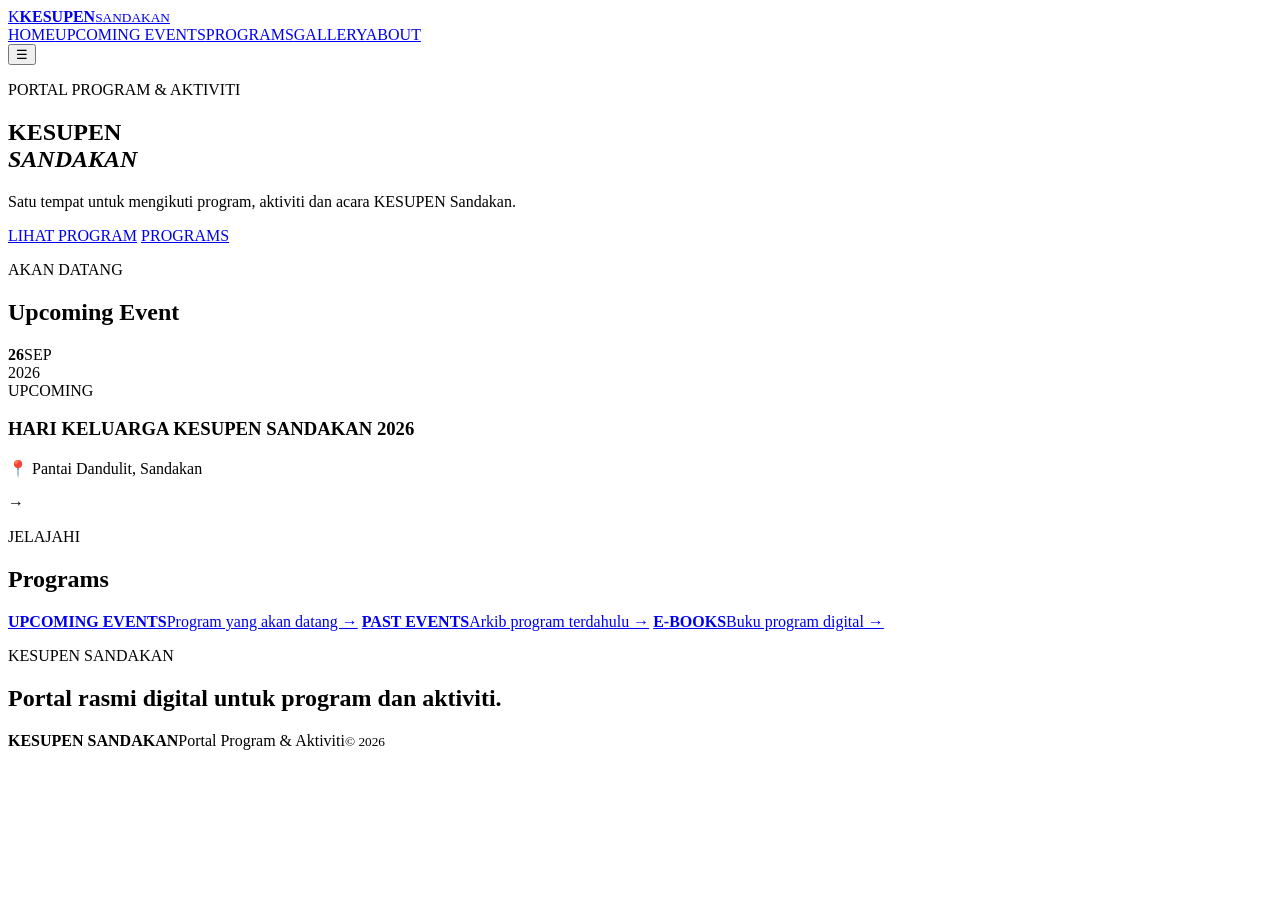
==== index.html @ 6da23f29 "Add files via upload" ====
<!doctype html>
<html lang="ms">
<head>
  <meta charset="utf-8">
  <meta name="viewport" content="width=device-width, initial-scale=1">
  <meta name="theme-color" content="#071827">
  <title>KESUPEN SANDAKAN</title>
  <link rel="stylesheet" href="css/style.css">
</head>
<body>
<header class="header">
  <a class="brand" href="#"><span class="brand-icon">K</span><span><b>KESUPEN</b><small>SANDAKAN</small></span></a>
  <nav><a href="#home">HOME</a><a href="#upcoming">UPCOMING EVENTS</a><a href="programs.html">PROGRAMS</a><a href="gallery.html">GALLERY</a><a href="#about">ABOUT</a></nav>
  <button class="menu" aria-label="Menu">☰</button>
</header>

<main id="home">
  <section class="hero">
    <div class="hero-bg"></div>
    <div class="hero-content">
      <p class="kicker">PORTAL PROGRAM & AKTIVITI</p>
      <h1>KESUPEN<br><em>SANDAKAN</em></h1>
      <p class="lead">Satu tempat untuk mengikuti program, aktiviti dan acara KESUPEN Sandakan.</p>
      <div class="actions">
        <a class="button light" href="#upcoming">LIHAT PROGRAM</a>
        <a class="button outline" href="#programs">PROGRAMS</a>
      </div>
    </div>
  </section>

  <section class="upcoming" id="upcoming">
    <div class="section-title"><p class="kicker">AKAN DATANG</p><h2>Upcoming Event</h2></div>
    <article class="event">
      <div class="event-date"><strong>26</strong><span>SEP<br>2026</span></div>
      <div class="event-copy"><span class="tag">UPCOMING</span><h3>HARI KELUARGA KESUPEN SANDAKAN 2026</h3><p>📍 Pantai Dandulit, Sandakan</p></div>
      <span class="arrow">→</span>
    </article>
  </section>

  <section class="programs" id="programs">
    <div class="section-title"><p class="kicker">JELAJAHI</p><h2>Programs</h2></div>
    <div class="program-links">
      <a href="#upcoming"><b>UPCOMING EVENTS</b><span>Program yang akan datang →</span></a>
      <a href="#"><b>PAST EVENTS</b><span>Arkib program terdahulu →</span></a>
      <a href="#"><b>E-BOOKS</b><span>Buku program digital →</span></a>
    </div>
  </section>

  <section class="about" id="about">
    <p class="kicker">KESUPEN SANDAKAN</p>
    <h2>Portal rasmi digital untuk program dan aktiviti.</h2>
  </section>
</main>

<footer><b>KESUPEN SANDAKAN</b><span>Portal Program & Aktiviti</span><small>© 2026</small></footer>
<script src="js/app.js"></script>
</body>
</html>
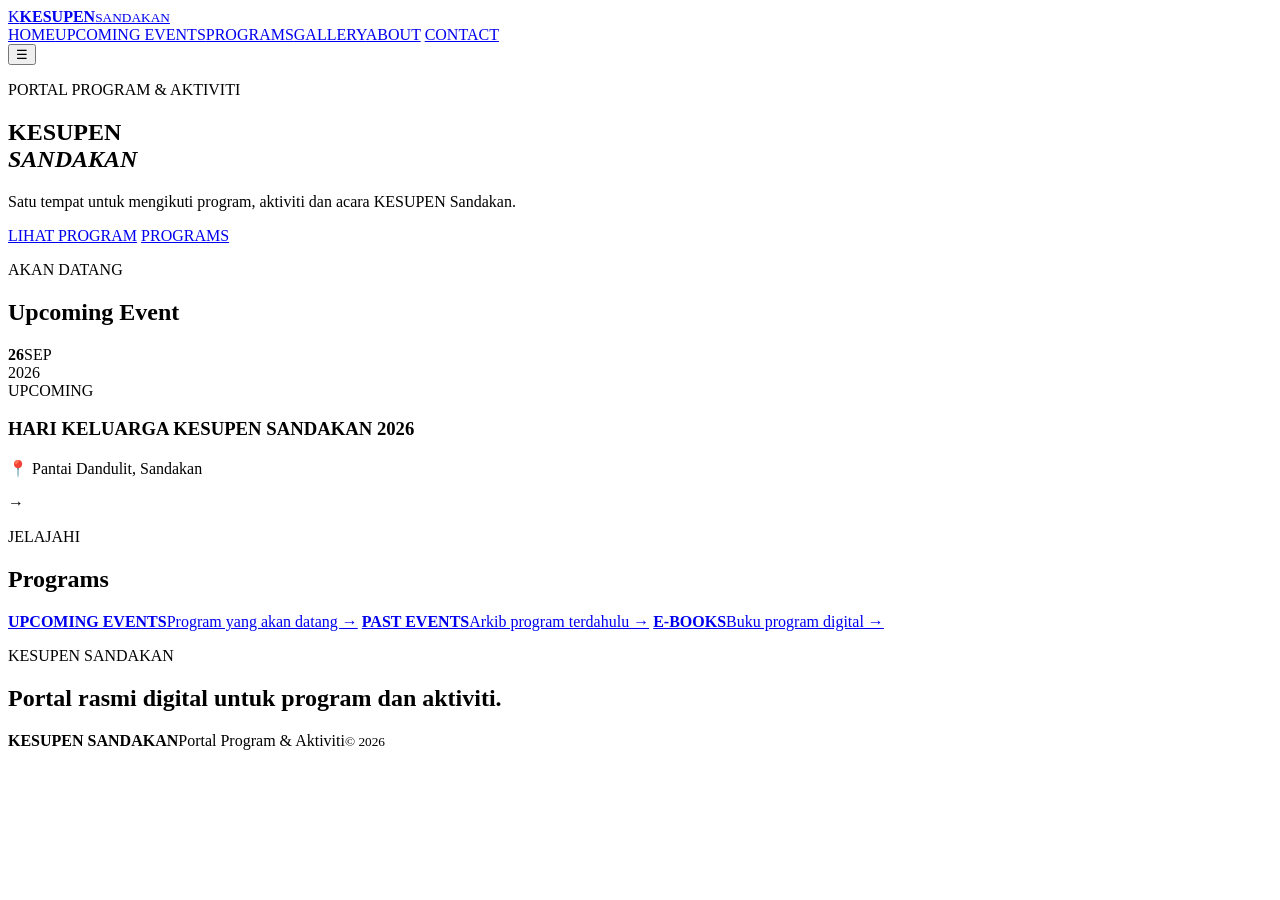
==== commit 069d525e: "Add files via upload" ====
--- a/index.html
+++ b/index.html
@@ -10,7 +10,8 @@
 <body>
 <header class="header">
   <a class="brand" href="#"><span class="brand-icon">K</span><span><b>KESUPEN</b><small>SANDAKAN</small></span></a>
-  <nav><a href="#home">HOME</a><a href="#upcoming">UPCOMING EVENTS</a><a href="programs.html">PROGRAMS</a><a href="gallery.html">GALLERY</a><a href="#about">ABOUT</a></nav>
+  <nav><a href="#home">HOME</a><a href="#upcoming">UPCOMING EVENTS</a><a href="programs.html">PROGRAMS</a><a href="gallery.html">GALLERY</a><a href="about.html">ABOUT</a>
+      <a href="contact.html">CONTACT</a></nav>
   <button class="menu" aria-label="Menu">☰</button>
 </header>
 
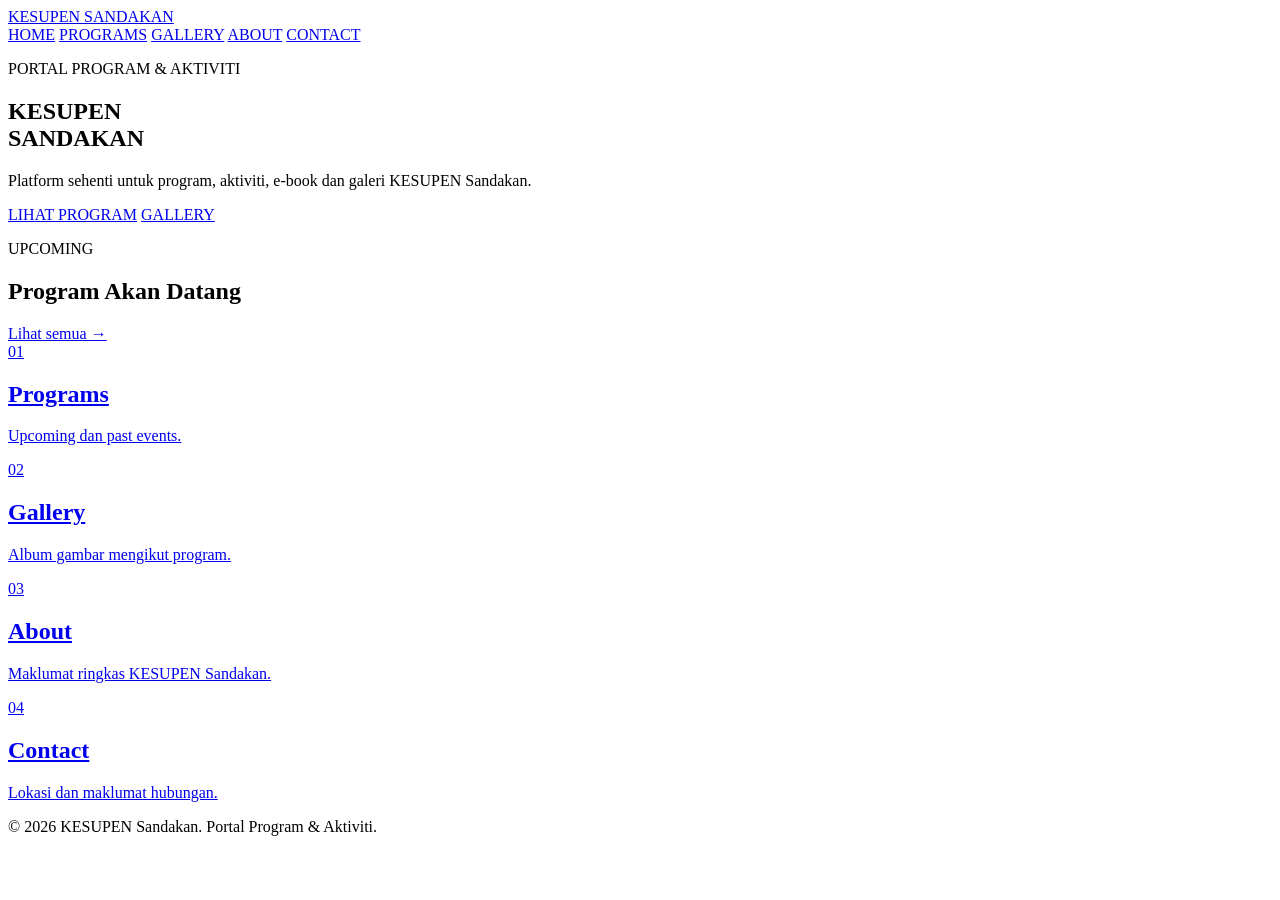
==== commit 894d7fdb: "Add files via upload" ====
--- a/index.html
+++ b/index.html
@@ -1,59 +1,98 @@
-<!doctype html>
+<!DOCTYPE html>
 <html lang="ms">
 <head>
-  <meta charset="utf-8">
-  <meta name="viewport" content="width=device-width, initial-scale=1">
-  <meta name="theme-color" content="#071827">
-  <title>KESUPEN SANDAKAN</title>
+  <meta charset="UTF-8">
+  <meta name="viewport" content="width=device-width, initial-scale=1.0">
+  <title>KESUPEN Sandakan | Portal Program & Aktiviti</title>
   <link rel="stylesheet" href="css/style.css">
 </head>
 <body>
-<header class="header">
-  <a class="brand" href="#"><span class="brand-icon">K</span><span><b>KESUPEN</b><small>SANDAKAN</small></span></a>
-  <nav><a href="#home">HOME</a><a href="#upcoming">UPCOMING EVENTS</a><a href="programs.html">PROGRAMS</a><a href="gallery.html">GALLERY</a><a href="about.html">ABOUT</a>
-      <a href="contact.html">CONTACT</a></nav>
-  <button class="menu" aria-label="Menu">☰</button>
+<header class="site-header">
+  <div class="container nav-wrap">
+    <a class="brand" href="index.html">KESUPEN SANDAKAN</a>
+    <nav>
+      <a class="active" href="index.html">HOME</a>
+      <a href="programs.html">PROGRAMS</a>
+      <a href="gallery.html">GALLERY</a>
+      <a href="about.html">ABOUT</a>
+      <a href="contact.html">CONTACT</a>
+    </nav>
+  </div>
 </header>
 
-<main id="home">
-  <section class="hero">
-    <div class="hero-bg"></div>
-    <div class="hero-content">
-      <p class="kicker">PORTAL PROGRAM & AKTIVITI</p>
-      <h1>KESUPEN<br><em>SANDAKAN</em></h1>
-      <p class="lead">Satu tempat untuk mengikuti program, aktiviti dan acara KESUPEN Sandakan.</p>
-      <div class="actions">
-        <a class="button light" href="#upcoming">LIHAT PROGRAM</a>
-        <a class="button outline" href="#programs">PROGRAMS</a>
+<main>
+  <section class="hero home-hero">
+    <div class="container">
+      <p class="eyebrow">PORTAL PROGRAM & AKTIVITI</p>
+      <h1>KESUPEN<br>SANDAKAN</h1>
+      <p>Platform sehenti untuk program, aktiviti, e-book dan galeri KESUPEN Sandakan.</p>
+      <div class="hero-actions">
+        <a class="btn" href="programs.html">LIHAT PROGRAM</a>
+        <a class="btn secondary" href="gallery.html">GALLERY</a>
       </div>
     </div>
   </section>
 
-  <section class="upcoming" id="upcoming">
-    <div class="section-title"><p class="kicker">AKAN DATANG</p><h2>Upcoming Event</h2></div>
-    <article class="event">
-      <div class="event-date"><strong>26</strong><span>SEP<br>2026</span></div>
-      <div class="event-copy"><span class="tag">UPCOMING</span><h3>HARI KELUARGA KESUPEN SANDAKAN 2026</h3><p>📍 Pantai Dandulit, Sandakan</p></div>
-      <span class="arrow">→</span>
-    </article>
-  </section>
-
-  <section class="programs" id="programs">
-    <div class="section-title"><p class="kicker">JELAJAHI</p><h2>Programs</h2></div>
-    <div class="program-links">
-      <a href="#upcoming"><b>UPCOMING EVENTS</b><span>Program yang akan datang →</span></a>
-      <a href="#"><b>PAST EVENTS</b><span>Arkib program terdahulu →</span></a>
-      <a href="#"><b>E-BOOKS</b><span>Buku program digital →</span></a>
+  <section class="section">
+    <div class="container">
+      <div class="section-heading">
+        <div>
+          <p class="eyebrow">UPCOMING</p>
+          <h2>Program Akan Datang</h2>
+        </div>
+        <a href="programs.html">Lihat semua →</a>
+      </div>
+      <div id="upcomingGrid" class="cards-grid"></div>
     </div>
   </section>
 
-  <section class="about" id="about">
-    <p class="kicker">KESUPEN SANDAKAN</p>
-    <h2>Portal rasmi digital untuk program dan aktiviti.</h2>
+  <section class="section">
+    <div class="container quick-grid">
+      <a class="card quick-card" href="programs.html">
+        <span>01</span><h2>Programs</h2><p>Upcoming dan past events.</p>
+      </a>
+      <a class="card quick-card" href="gallery.html">
+        <span>02</span><h2>Gallery</h2><p>Album gambar mengikut program.</p>
+      </a>
+      <a class="card quick-card" href="about.html">
+        <span>03</span><h2>About</h2><p>Maklumat ringkas KESUPEN Sandakan.</p>
+      </a>
+      <a class="card quick-card" href="contact.html">
+        <span>04</span><h2>Contact</h2><p>Lokasi dan maklumat hubungan.</p>
+      </a>
+    </div>
   </section>
 </main>
 
-<footer><b>KESUPEN SANDAKAN</b><span>Portal Program & Aktiviti</span><small>© 2026</small></footer>
+<footer class="site-footer">
+  <div class="container"><p>© 2026 KESUPEN Sandakan. Portal Program & Aktiviti.</p></div>
+</footer>
+
 <script src="js/app.js"></script>
+<script src="js/events.js"></script>
+<script>
+const grid = document.getElementById("upcomingGrid");
+const upcoming = KESUPEN_EVENTS
+  .filter(e => e.status === "upcoming")
+  .sort((a,b) => a.date.localeCompare(b.date));
+
+upcoming.slice(0, 3).forEach(e => {
+  const card = document.createElement("article");
+  card.className = "card event-card";
+  card.innerHTML = `
+    <span class="event-status">UPCOMING</span>
+    <p class="eyebrow">${e.category}</p>
+    <h2>${e.title}</h2>
+    <p><strong>${e.dateText}</strong></p>
+    <p>${e.location}</p>
+    <p class="muted">${e.description}</p>
+    <div class="event-actions">
+      ${e.eventPage !== "#" ? `<a class="btn" href="${e.eventPage}">LIHAT PROGRAM</a>` : ""}
+      ${e.ebook !== "#" ? `<a class="btn secondary" href="${e.ebook}" target="_blank" rel="noopener">E-BOOK</a>` : ""}
+    </div>
+  `;
+  grid.appendChild(card);
+});
+</script>
 </body>
-</html>+</html>
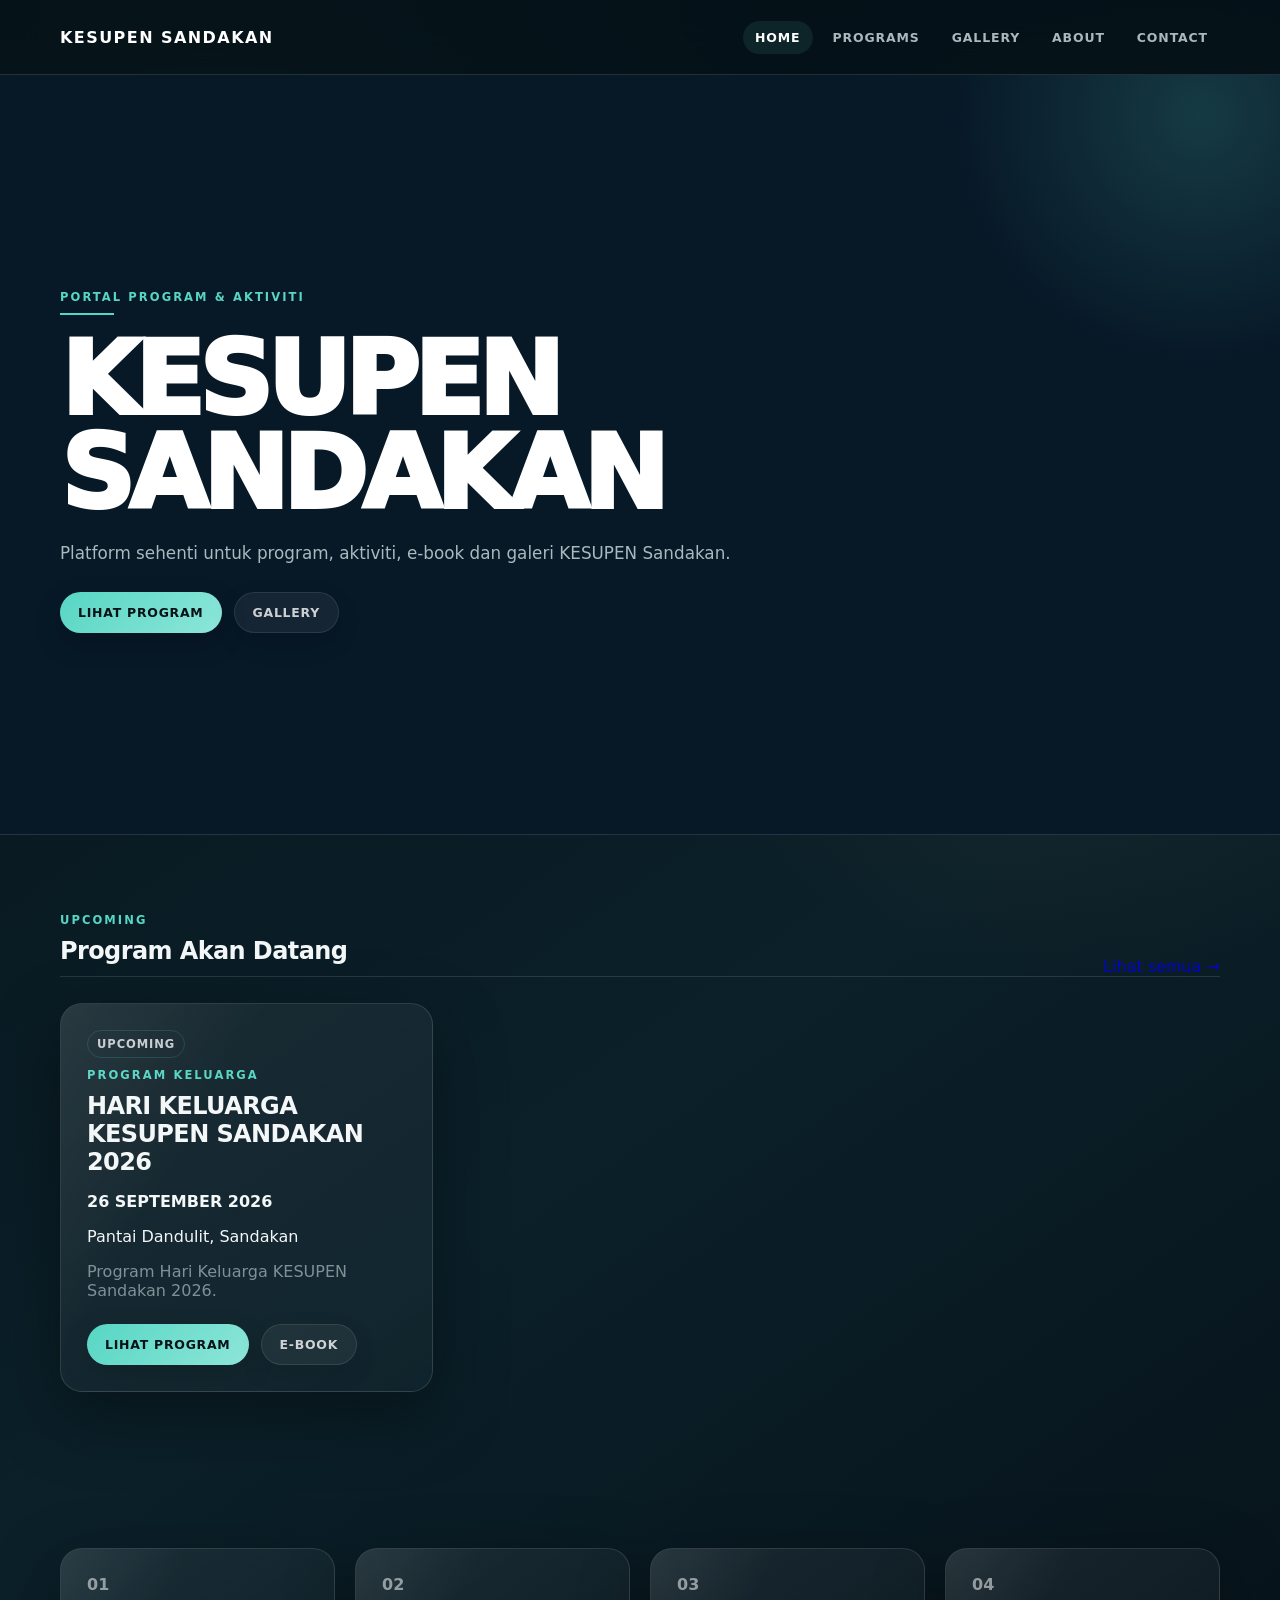
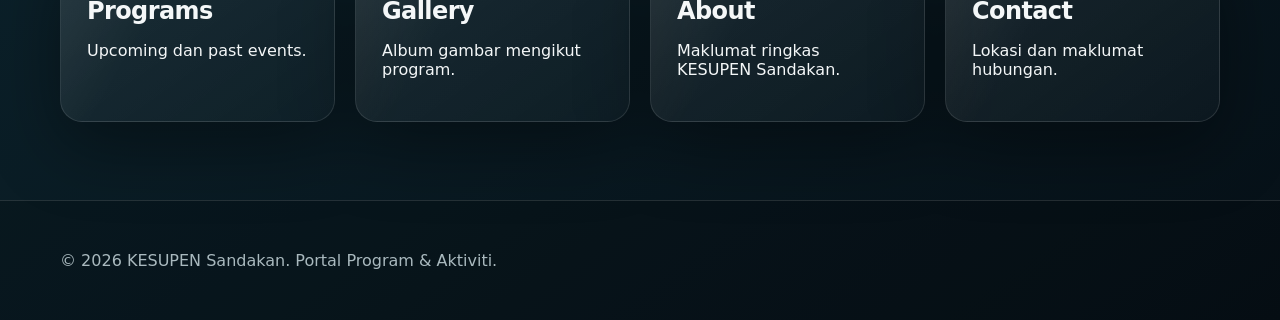
==== commit 179d4820: "Add files via upload" ====
--- a/index.html
+++ b/index.html
@@ -20,7 +20,7 @@
   </div>
 </header>
 
-<main>
+<main class="page-reveal">
   <section class="hero home-hero">
     <div class="container">
       <p class="eyebrow">PORTAL PROGRAM & AKTIVITI</p>
--- a/css/style.css
+++ b/css/style.css
@@ -0,0 +1,186 @@
+*{box-sizing:border-box}html{scroll-behavior:smooth}body{margin:0;background:#f4f6f5;color:#10222c;font-family:Arial,Helvetica,sans-serif}.header{height:72px;position:fixed;top:0;left:0;right:0;z-index:20;padding:0 6vw;display:flex;align-items:center;justify-content:space-between;background:#071827eF;color:#fff;backdrop-filter:blur(12px)}.brand{display:flex;align-items:center;gap:10px;color:#fff;text-decoration:none}.brand-icon{width:38px;height:38px;border:1px solid #ffffff55;border-radius:50%;display:grid;place-items:center;font-weight:900}.brand b,.brand small{display:block}.brand small{font-size:9px;letter-spacing:3px;opacity:.55;margin-top:2px}.header nav{display:flex;gap:28px}.header nav a{color:#fff;text-decoration:none;font-size:11px;font-weight:800;letter-spacing:1px;opacity:.75}.header nav a:hover{opacity:1}.menu{display:none;background:none;border:0;color:#fff;font-size:24px}.hero{height:760px;min-height:100svh;position:relative;overflow:hidden;background:#071827;color:#fff;display:flex;align-items:center;padding:120px 10vw 90px}.hero-bg{position:absolute;inset:0;background:radial-gradient(circle at 75% 40%,#0c7280 0,transparent 32%),radial-gradient(circle at 25% 80%,#123e4b 0,transparent 35%),linear-gradient(125deg,#06131f,#0b3442)}.hero-bg:after{content:"";position:absolute;inset:0;background:linear-gradient(90deg,#071827 0%,#071827dd 38%,#07182744 100%)}.hero-content{position:relative;z-index:2;max-width:760px}.kicker{font-size:10px;letter-spacing:3px;font-weight:900;opacity:.6;margin:0 0 18px}.hero h1{font-size:clamp(64px,11vw,150px);line-height:.78;letter-spacing:-8px;margin:0}.hero h1 em{font-style:normal;opacity:.5}.lead{font-size:18px;line-height:1.65;max-width:540px;opacity:.7;margin:32px 0}.actions{display:flex;gap:10px}.button{padding:14px 20px;border-radius:10px;text-decoration:none;font-size:11px;font-weight:900;letter-spacing:1px}.light{background:#fff;color:#071827}.outline{border:1px solid #ffffff44;color:#fff}.upcoming,.programs,.about{padding:100px 10vw}.section-title{margin-bottom:34px}.section-title h2{font-size:clamp(38px,5vw,62px);letter-spacing:-3px;margin:0}.event{min-height:180px;background:#fff;border-radius:22px;display:grid;grid-template-columns:130px 1fr 60px;align-items:center;gap:28px;padding:28px 34px;box-shadow:0 18px 50px #10222c12;border:1px solid #e7ecec}.event-date{border-right:1px solid #dce4e5;padding-right:25px;display:flex;align-items:center;gap:9px}.event-date strong{font-size:60px;line-height:.8}.event-date span{font-size:10px;line-height:1.3;font-weight:900;letter-spacing:1px}.tag{font-size:9px;letter-spacing:2px;font-weight:900;color:#08737a}.event-copy h3{font-size:clamp(22px,3vw,37px);line-height:1;margin:10px 0}.event-copy p{font-size:13px;color:#65757b}.arrow{font-size:35px;font-weight:300}.programs{background:#071827;color:#fff}.program-links{display:grid;grid-template-columns:repeat(3,1fr);gap:15px}.program-links a{min-height:190px;border:1px solid #ffffff18;border-radius:18px;padding:26px;display:flex;flex-direction:column;justify-content:flex-end;color:#fff;text-decoration:none;background:linear-gradient(145deg,#0b2937,#0a202d)}.program-links a:hover{transform:translateY(-3px);transition:.2s}.program-links b{font-size:18px}.program-links span{font-size:12px;opacity:.5;margin-top:9px}.about{min-height:360px}.about h2{font-size:clamp(35px,5vw,65px);max-width:850px;letter-spacing:-3px;line-height:1;margin:0}.about .kicker{color:#08737a}footer{background:#04111a;color:#fff;padding:32px 10vw;display:flex;gap:20px;align-items:center}footer span,footer small{opacity:.45}footer small{margin-left:auto}@media(max-width:760px){.header nav{display:none}.menu{display:block}.header{padding:0 22px}.hero{padding:120px 24px 70px}.hero h1{letter-spacing:-5px}.lead{font-size:16px}.upcoming,.programs,.about{padding:70px 24px}.event{grid-template-columns:1fr;gap:16px;padding:25px}.event-date{border:0;border-bottom:1px solid #dce4e5;padding:0 0 16px}.event-date strong{font-size:48px}.program-links{grid-template-columns:1fr}.program-links a{min-height:140px}footer{padding:28px 24px;flex-wrap:wrap}footer small{margin-left:0;width:100%}}
+/* Contact & Location */
+.compact { padding-top: 72px; padding-bottom: 72px; }
+.contact-list { display: grid; gap: 14px; margin: 22px 0; }
+.contact-list div { display:flex; justify-content:space-between; gap:20px; padding:14px 0; border-bottom:1px solid rgba(255,255,255,.10); }
+.contact-list span, .muted { opacity:.72; }
+.btn { display:inline-block; text-decoration:none; }
+
+/* Flexible Event Archive */
+.filter-tabs { display:flex; flex-wrap:wrap; gap:10px; margin-bottom:28px; }
+.filter-btn { border:1px solid rgba(255,255,255,.18); background:transparent; color:inherit; padding:10px 16px; border-radius:999px; cursor:pointer; font-weight:700; }
+.filter-btn.active { background:rgba(255,255,255,.12); }
+.event-card { position:relative; }
+.event-status { display:inline-block; font-size:.72rem; font-weight:800; letter-spacing:.08em; margin-bottom:10px; opacity:.8; }
+.event-actions { display:flex; flex-wrap:wrap; gap:10px; margin-top:18px; }
+.btn.secondary { opacity:.8; }
+
+/* Gallery Albums */
+.gallery-albums { display:grid; gap:28px; }
+.gallery-album { overflow:hidden; border:1px solid rgba(255,255,255,.10); border-radius:18px; background:rgba(255,255,255,.03); }
+.gallery-cover { aspect-ratio:16/7; overflow:hidden; background:rgba(255,255,255,.04); }
+.gallery-cover img { width:100%; height:100%; object-fit:cover; display:block; }
+.gallery-placeholder { height:100%; display:grid; place-items:center; opacity:.55; }
+.gallery-album-body { padding:22px; }
+.gallery-album-body h2 { margin:.2em 0 .35em; }
+.gallery-thumbs { display:flex; flex-wrap:wrap; gap:10px; margin-top:16px; }
+.thumb { width:110px; height:78px; padding:0; border:0; border-radius:10px; overflow:hidden; cursor:pointer; background:transparent; }
+.thumb img { width:100%; height:100%; object-fit:cover; display:block; }
+.lightbox { position:fixed; inset:0; z-index:9999; display:grid; place-items:center; padding:30px; background:rgba(0,0,0,.88); }
+.lightbox[hidden] { display:none; }
+.lightbox img { max-width:94vw; max-height:88vh; object-fit:contain; border-radius:10px; }
+.lightbox-close { position:absolute; top:16px; right:20px; border:0; background:transparent; color:white; font-size:42px; cursor:pointer; }
+
+/* Dynamic Homepage */
+.home-hero { min-height: 58vh; display:flex; align-items:center; }
+.hero-actions { display:flex; flex-wrap:wrap; gap:12px; margin-top:24px; }
+.section-heading { display:flex; align-items:end; justify-content:space-between; gap:20px; margin-bottom:26px; }
+.section-heading a { text-decoration:none; opacity:.8; }
+.quick-grid { display:grid; grid-template-columns:repeat(4, 1fr); gap:16px; }
+.quick-card { text-decoration:none; color:inherit; }
+.quick-card span { opacity:.55; font-weight:800; }
+@media (max-width: 800px) {
+  .quick-grid { grid-template-columns:repeat(2, 1fr); }
+}
+@media (max-width: 520px) {
+  .quick-grid { grid-template-columns:1fr; }
+  .section-heading { align-items:start; flex-direction:column; }
+}
+
+/* =========================================================
+   KESUPEN PREMIUM / CINEMATIC THEME V1
+   Struktur & V12 tidak diubah.
+   ========================================================= */
+:root{
+  --bg:#07131a;
+  --bg2:#0b2029;
+  --panel:rgba(13,34,43,.72);
+  --line:rgba(255,255,255,.12);
+  --text:#f4f7f8;
+  --muted:#a9b9be;
+  --accent:#57d6c4;
+  --accent2:#d8b56a;
+  --shadow:0 24px 70px rgba(0,0,0,.38);
+}
+*{box-sizing:border-box}
+html{scroll-behavior:smooth}
+body{
+  margin:0;
+  color:var(--text);
+  background:
+    radial-gradient(circle at 15% 10%,rgba(87,214,196,.13),transparent 30%),
+    radial-gradient(circle at 85% 25%,rgba(216,181,106,.10),transparent 28%),
+    linear-gradient(145deg,var(--bg),var(--bg2) 55%,#061017);
+  font-family:Inter,system-ui,-apple-system,BlinkMacSystemFont,"Segoe UI",sans-serif;
+}
+body:before{
+  content:"";position:fixed;inset:0;pointer-events:none;opacity:.18;
+  background-image:linear-gradient(rgba(255,255,255,.025) 1px,transparent 1px),
+                   linear-gradient(90deg,rgba(255,255,255,.025) 1px,transparent 1px);
+  background-size:42px 42px;
+}
+.container{width:min(1160px,calc(100% - 36px));margin:auto}
+.site-header{
+  position:sticky;top:0;z-index:100;
+  background:rgba(5,16,22,.78);
+  backdrop-filter:blur(18px);
+  border-bottom:1px solid var(--line);
+}
+.nav-wrap{min-height:74px;display:flex;align-items:center;justify-content:space-between;gap:20px}
+.brand{color:#fff;text-decoration:none;font-weight:900;letter-spacing:.09em}
+nav{display:flex;gap:8px;flex-wrap:wrap}
+nav a{
+  color:var(--muted);text-decoration:none;padding:9px 12px;border-radius:999px;
+  font-size:.78rem;font-weight:800;letter-spacing:.07em
+}
+nav a:hover,nav a.active{color:#fff;background:rgba(87,214,196,.10)}
+.hero{
+  position:relative;overflow:hidden;
+  padding:110px 0 100px;
+  border-bottom:1px solid var(--line);
+}
+.hero:after{
+  content:"";position:absolute;width:520px;height:520px;right:-180px;top:-220px;
+  border-radius:50%;background:radial-gradient(circle,rgba(87,214,196,.18),transparent 68%);
+}
+.home-hero{min-height:68vh;display:flex;align-items:center}
+.home-hero h1,.hero h1{
+  margin:8px 0 18px;font-size:clamp(2.8rem,8vw,6.6rem);
+  line-height:.92;letter-spacing:-.055em;max-width:900px
+}
+.hero p:not(.eyebrow){max-width:680px;color:var(--muted);font-size:1.05rem;line-height:1.7}
+.eyebrow{
+  margin:0 0 10px;color:var(--accent);font-size:.72rem;font-weight:900;
+  letter-spacing:.18em;text-transform:uppercase
+}
+.section{padding:78px 0}
+.section-heading h2,.card h2{margin:.15em 0 .45em;letter-spacing:-.025em}
+.section-heading{border-bottom:1px solid var(--line)}
+.cards-grid{display:grid;grid-template-columns:repeat(3,1fr);gap:20px}
+.card{
+  background:linear-gradient(145deg,rgba(255,255,255,.065),rgba(255,255,255,.025));
+  border:1px solid var(--line);border-radius:22px;padding:26px;
+  box-shadow:var(--shadow);backdrop-filter:blur(12px)
+}
+.card:hover{transform:translateY(-3px);transition:.25s ease;border-color:rgba(87,214,196,.3)}
+.btn{
+  display:inline-flex;align-items:center;justify-content:center;gap:8px;
+  color:#061217;background:linear-gradient(135deg,var(--accent),#8de6d8);
+  border:0;border-radius:999px;padding:12px 18px;text-decoration:none;
+  font-weight:900;font-size:.78rem;letter-spacing:.06em
+}
+.btn.secondary{
+  color:#fff;background:rgba(255,255,255,.07);border:1px solid var(--line)
+}
+.hero-actions,.event-actions{display:flex;flex-wrap:wrap;gap:12px;margin-top:24px}
+.quick-grid{gap:20px}
+.quick-card{min-height:170px}
+.gallery-album{border-color:var(--line);box-shadow:var(--shadow)}
+.gallery-cover{background:#081920}
+.site-footer{
+  padding:34px 0;border-top:1px solid var(--line);
+  color:var(--muted);background:rgba(0,0,0,.18)
+}
+.muted{color:var(--muted)!important}
+.filter-tabs{gap:8px}
+.filter-btn{
+  color:var(--muted);background:rgba(255,255,255,.04);
+  border:1px solid var(--line);transition:.2s
+}
+.filter-btn.active{color:#07131a;background:var(--accent);border-color:var(--accent)}
+@media(max-width:900px){
+  .cards-grid{grid-template-columns:repeat(2,1fr)}
+}
+@media(max-width:650px){
+  .container{width:min(100% - 24px,1160px)}
+  .nav-wrap{align-items:flex-start;padding:14px 0;flex-direction:column}
+  nav{width:100%;overflow:auto;flex-wrap:nowrap}
+  nav a{white-space:nowrap}
+  .hero{padding:78px 0 68px}
+  .home-hero{min-height:72vh}
+  .cards-grid,.quick-grid{grid-template-columns:1fr}
+  .card{padding:21px}
+}
+
+/* Premium V2 — visual polish */
+.page-reveal{animation:pageReveal .55s ease both}
+@keyframes pageReveal{from{opacity:0;transform:translateY(10px)}to{opacity:1;transform:none}}
+.hero .eyebrow{position:relative;display:inline-block}
+.hero .eyebrow:after{content:"";display:block;width:54px;height:2px;margin-top:9px;background:var(--accent)}
+.hero h1{font-weight:950;text-wrap:balance}
+.card{position:relative;overflow:hidden}
+.card:before{
+  content:"";position:absolute;inset:0;pointer-events:none;
+  background:linear-gradient(120deg,rgba(255,255,255,.07),transparent 35%);
+}
+.event-status{padding:6px 9px;border:1px solid rgba(87,214,196,.22);border-radius:999px}
+.gallery-album{transition:transform .25s ease}
+.gallery-album:hover{transform:translateY(-4px)}
+.gallery-cover img,.thumb img{transition:transform .45s ease}
+.gallery-cover:hover img,.thumb:hover img{transform:scale(1.04)}
+.btn{box-shadow:0 10px 28px rgba(0,0,0,.18);transition:transform .2s ease,box-shadow .2s ease}
+.btn:hover{transform:translateY(-2px);box-shadow:0 14px 34px rgba(0,0,0,.28)}
+@media(prefers-reduced-motion:reduce){
+  html{scroll-behavior:auto}
+  .page-reveal,.card,.gallery-album,.btn,.gallery-cover img,.thumb img{animation:none;transition:none}
+}
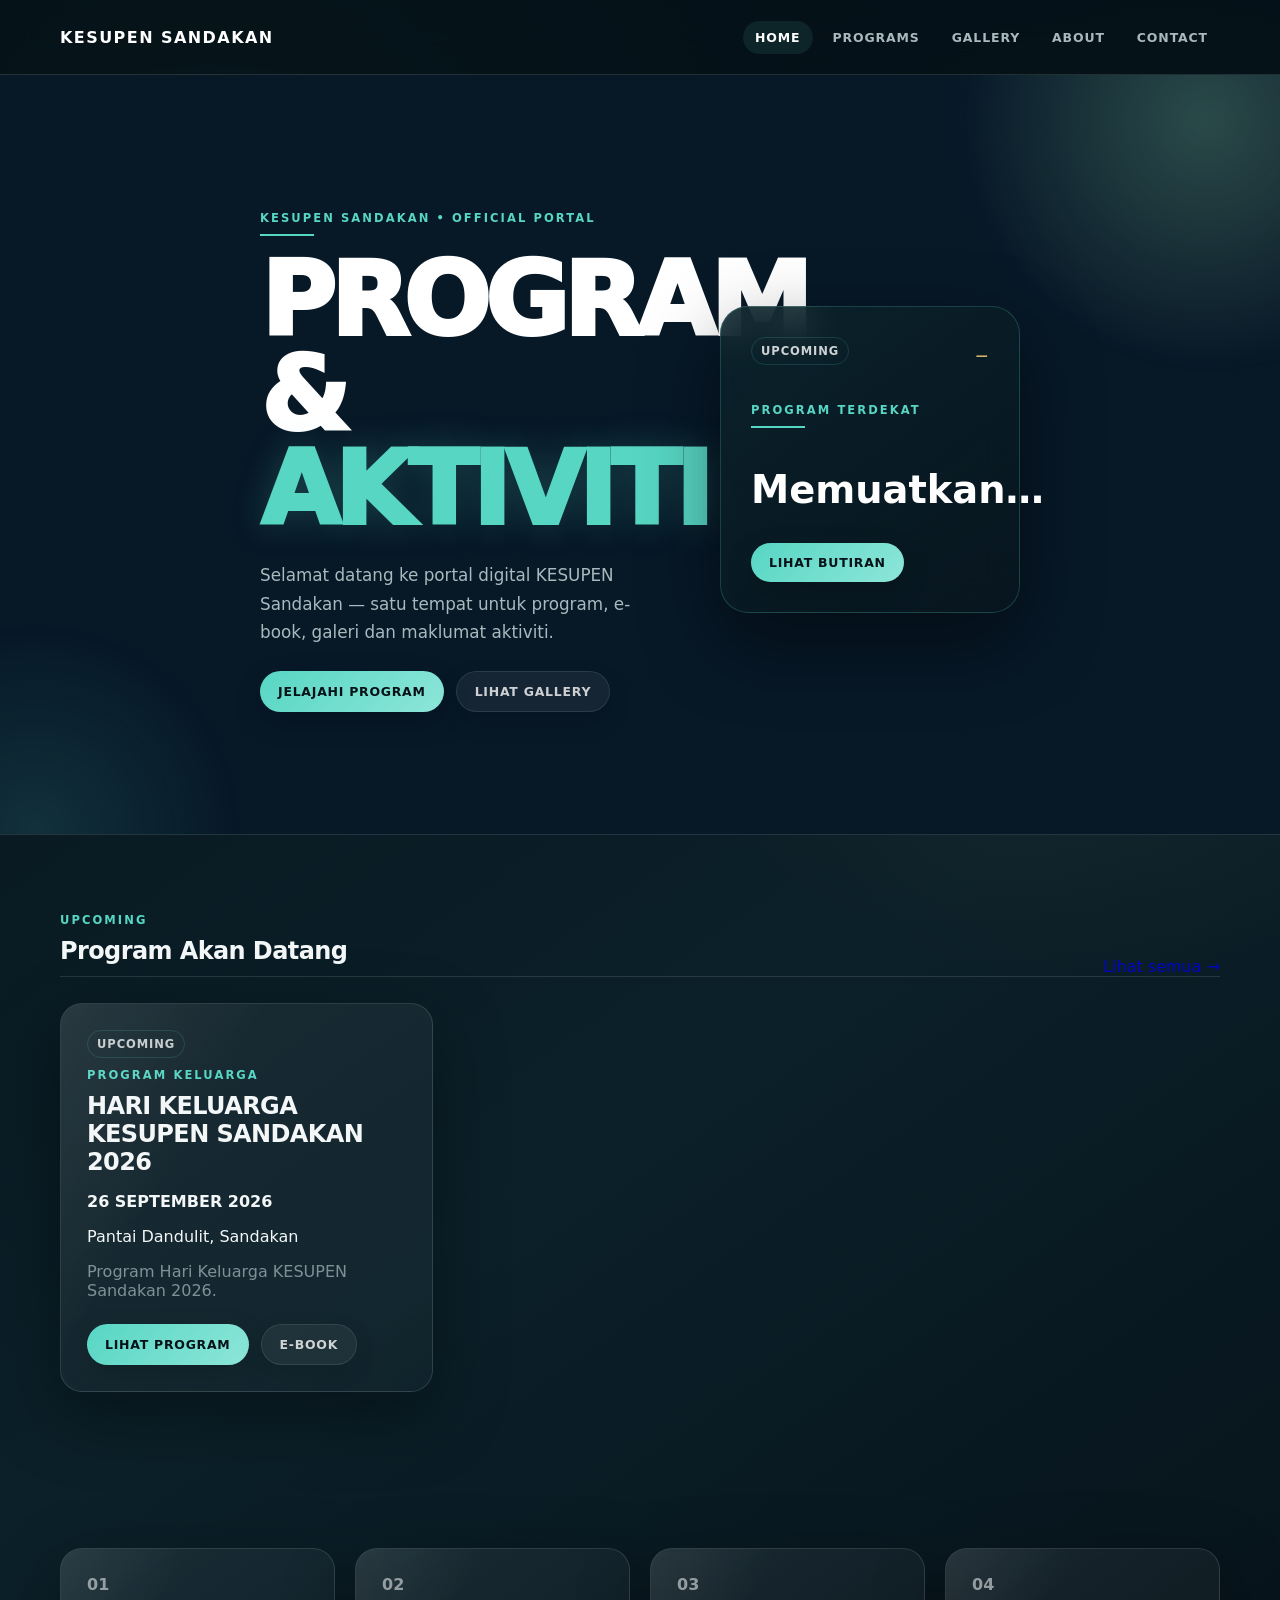
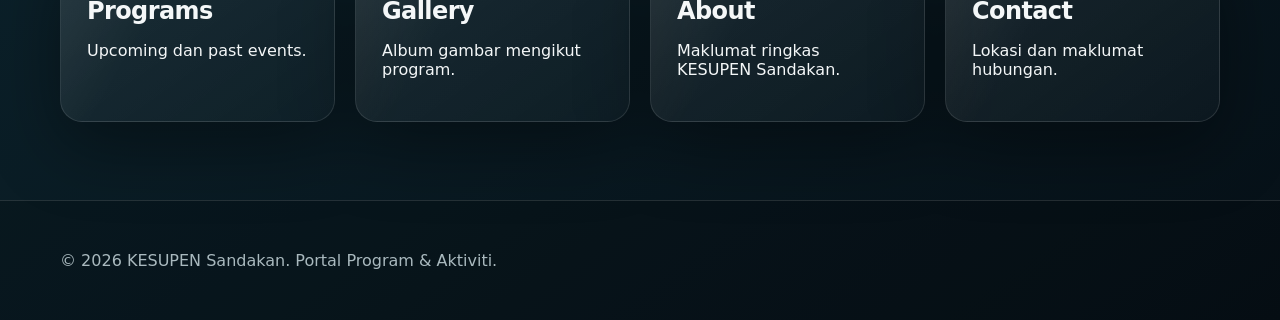
==== commit 238b4f57: "Add files via upload" ====
--- a/index.html
+++ b/index.html
@@ -21,14 +21,28 @@
 </header>
 
 <main class="page-reveal">
-  <section class="hero home-hero">
-    <div class="container">
-      <p class="eyebrow">PORTAL PROGRAM & AKTIVITI</p>
-      <h1>KESUPEN<br>SANDAKAN</h1>
-      <p>Platform sehenti untuk program, aktiviti, e-book dan galeri KESUPEN Sandakan.</p>
-      <div class="hero-actions">
-        <a class="btn" href="programs.html">LIHAT PROGRAM</a>
-        <a class="btn secondary" href="gallery.html">GALLERY</a>
+  <section class="hero home-hero cinematic-hero">
+    <div class="hero-glow hero-glow-one"></div>
+    <div class="hero-glow hero-glow-two"></div>
+    <div class="container hero-content">
+      <div class="hero-copy">
+        <p class="eyebrow">KESUPEN SANDAKAN • OFFICIAL PORTAL</p>
+        <h1>PROGRAM &<br><span>AKTIVITI</span></h1>
+        <p>Selamat datang ke portal digital KESUPEN Sandakan — satu tempat untuk program, e-book, galeri dan maklumat aktiviti.</p>
+        <div class="hero-actions">
+          <a class="btn" href="programs.html">JELAJAHI PROGRAM</a>
+          <a class="btn secondary" href="gallery.html">LIHAT GALLERY</a>
+        </div>
+      </div>
+      <div class="hero-event-panel" id="heroEventPanel">
+        <div class="hero-event-top">
+          <span class="event-status">UPCOMING</span>
+          <span id="heroDays">—</span>
+        </div>
+        <p class="eyebrow">PROGRAM TERDEKAT</p>
+        <h2 id="heroEventTitle">Memuatkan…</h2>
+        <p id="heroEventMeta" class="muted"></p>
+        <a id="heroEventLink" class="btn" href="programs.html">LIHAT BUTIRAN</a>
       </div>
     </div>
   </section>
@@ -94,5 +108,27 @@
   grid.appendChild(card);
 });
 </script>
+
+<script>
+(function(){
+  const events = (window.KESUPEN_EVENTS || []);
+  const upcoming = events.filter(e => e.status === "upcoming").sort((a,b) => a.date.localeCompare(b.date))[0];
+  if (!upcoming) return;
+
+  document.getElementById("heroEventTitle").textContent = upcoming.title;
+  document.getElementById("heroEventMeta").textContent = `${upcoming.dateText} • ${upcoming.location}`;
+  document.getElementById("heroEventLink").href = upcoming.eventPage || "programs.html";
+
+  function updateDays(){
+    const target = new Date(upcoming.date + "T00:00:00");
+    const now = new Date();
+    const days = Math.max(0, Math.ceil((target - now) / 86400000));
+    document.getElementById("heroDays").textContent = days === 0 ? "HARI INI" : `${days} HARI`;
+  }
+  updateDays();
+  setInterval(updateDays, 60000);
+})();
+</script>
+
 </body>
 </html>
--- a/css/style.css
+++ b/css/style.css
@@ -184,3 +184,27 @@
   html{scroll-behavior:auto}
   .page-reveal,.card,.gallery-album,.btn,.gallery-cover img,.thumb img{animation:none;transition:none}
 }
+
+/* Homepage Hero Upgrade V1 */
+.cinematic-hero{min-height:76vh;display:flex;align-items:center}
+.hero-content{position:relative;z-index:2;display:grid;grid-template-columns:minmax(0,1.25fr) minmax(300px,.75fr);gap:50px;align-items:center}
+.hero-copy h1{font-size:clamp(3.5rem,8vw,7.5rem);margin-bottom:24px}
+.hero-copy h1 span{color:var(--accent);text-shadow:0 0 35px rgba(87,214,196,.22)}
+.hero-event-panel{
+  padding:30px;border-radius:28px;
+  background:linear-gradient(145deg,rgba(11,35,43,.88),rgba(8,20,27,.68));
+  border:1px solid rgba(87,214,196,.22);
+  box-shadow:0 30px 80px rgba(0,0,0,.45);
+  backdrop-filter:blur(18px)
+}
+.hero-event-top{display:flex;justify-content:space-between;align-items:center;margin-bottom:24px}
+.hero-event-top #heroDays{font-size:.75rem;font-weight:900;letter-spacing:.1em;color:var(--accent2)}
+.hero-event-panel h2{font-size:clamp(1.5rem,3vw,2.4rem);line-height:1.05}
+.hero-glow{position:absolute;border-radius:50%;filter:blur(2px);pointer-events:none}
+.hero-glow-one{width:430px;height:430px;left:-180px;bottom:-210px;background:radial-gradient(circle,rgba(87,214,196,.13),transparent 68%)}
+.hero-glow-two{width:520px;height:520px;right:-190px;top:-210px;background:radial-gradient(circle,rgba(216,181,106,.12),transparent 68%)}
+@media(max-width:800px){
+  .cinematic-hero{min-height:auto}
+  .hero-content{grid-template-columns:1fr;gap:30px}
+  .hero-copy h1{font-size:clamp(3.1rem,16vw,5.2rem)}
+}
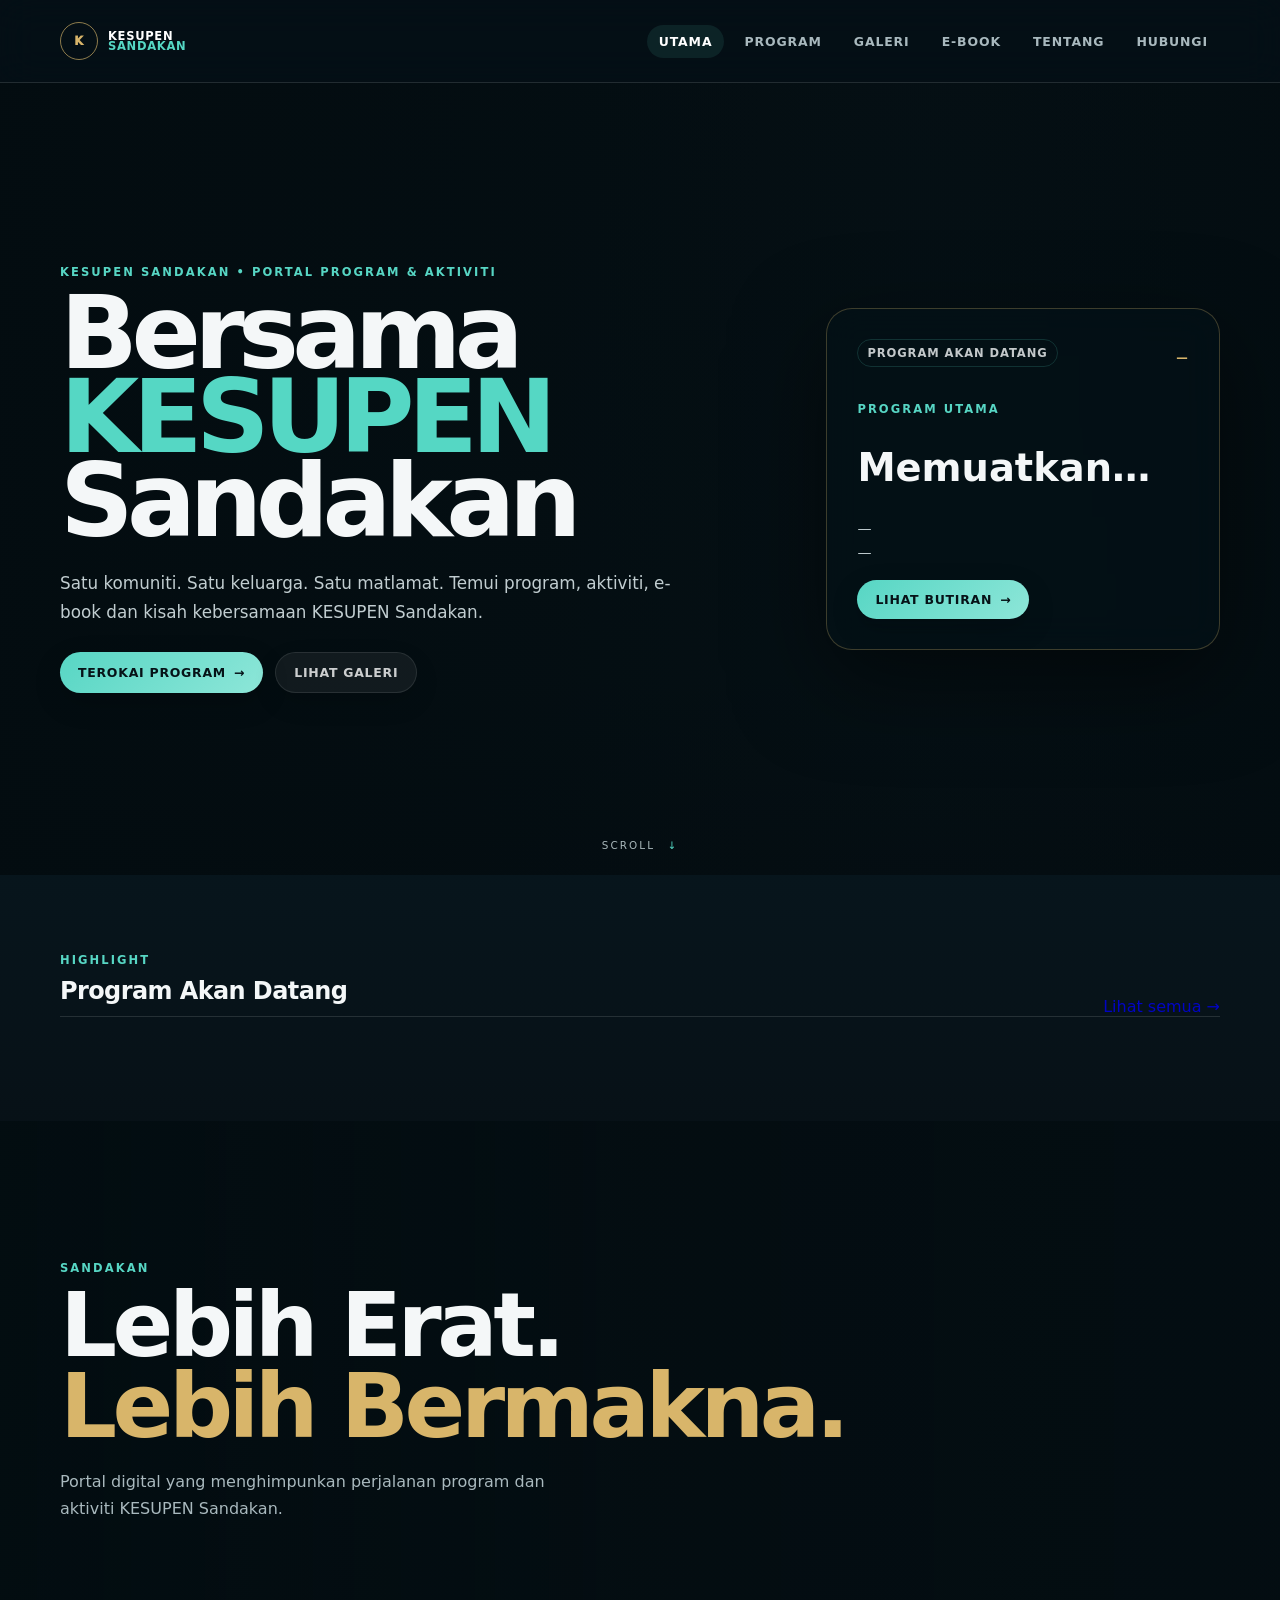
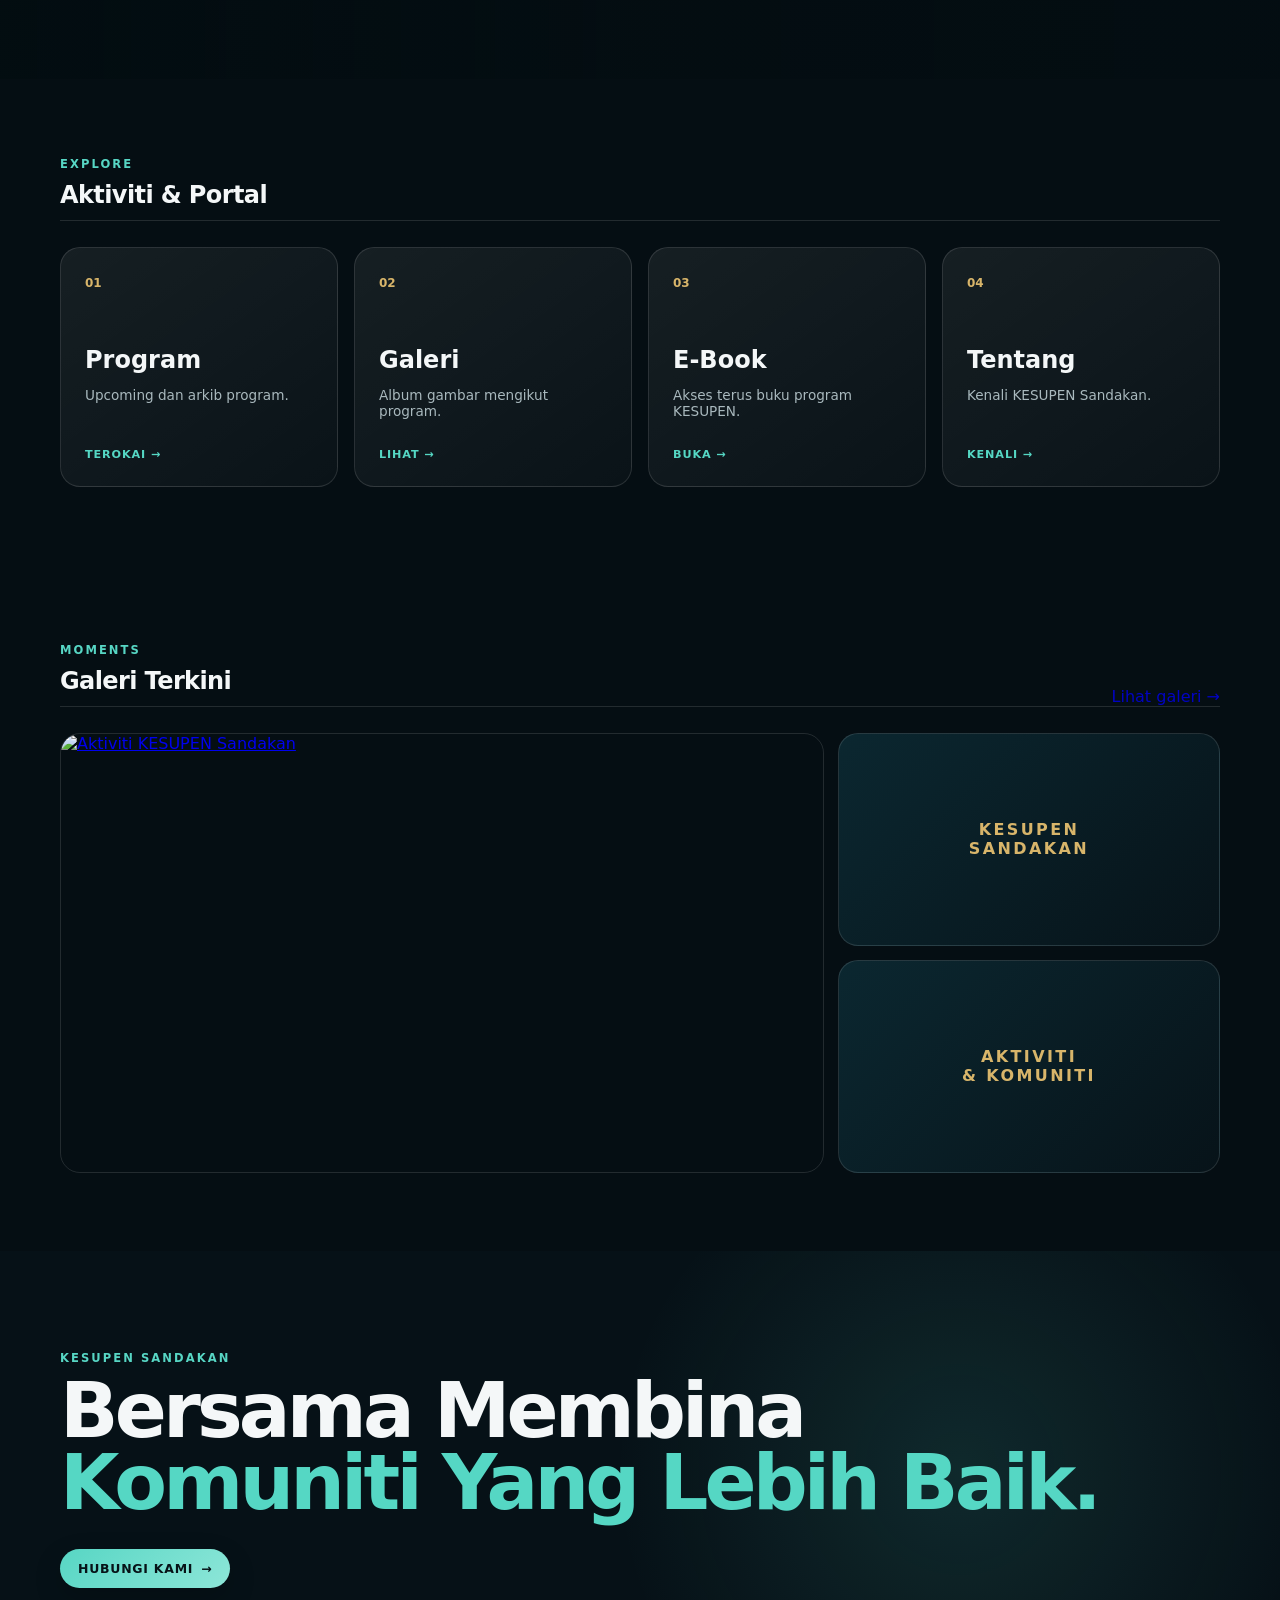
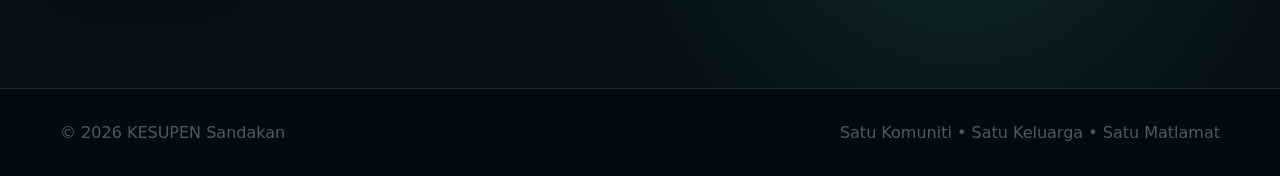
==== commit fa13c1d7: "Add files via upload" ====
--- a/index.html
+++ b/index.html
@@ -3,132 +3,135 @@
 <head>
   <meta charset="UTF-8">
   <meta name="viewport" content="width=device-width, initial-scale=1.0">
-  <title>KESUPEN Sandakan | Portal Program & Aktiviti</title>
+  <title>KESUPEN Sandakan | Portal Rasmi</title>
   <link rel="stylesheet" href="css/style.css">
 </head>
 <body>
-<header class="site-header">
+<header class="site-header premium-nav">
   <div class="container nav-wrap">
-    <a class="brand" href="index.html">KESUPEN SANDAKAN</a>
+    <a class="brand" href="index.html"><span class="brand-mark">K</span><span>KESUPEN<br><b>SANDAKAN</b></span></a>
     <nav>
-      <a class="active" href="index.html">HOME</a>
-      <a href="programs.html">PROGRAMS</a>
-      <a href="gallery.html">GALLERY</a>
-      <a href="about.html">ABOUT</a>
-      <a href="contact.html">CONTACT</a>
+      <a class="active" href="index.html">UTAMA</a>
+      <a href="programs.html">PROGRAM</a>
+      <a href="gallery.html">GALERI</a>
+      <a href="event.html?id=hari-keluarga-kesupen-sandakan-2026">E-BOOK</a>
+      <a href="about.html">TENTANG</a>
+      <a href="contact.html">HUBUNGI</a>
     </nav>
   </div>
 </header>
 
 <main class="page-reveal">
-  <section class="hero home-hero cinematic-hero">
-    <div class="hero-glow hero-glow-one"></div>
-    <div class="hero-glow hero-glow-two"></div>
-    <div class="container hero-content">
-      <div class="hero-copy">
-        <p class="eyebrow">KESUPEN SANDAKAN • OFFICIAL PORTAL</p>
-        <h1>PROGRAM &<br><span>AKTIVITI</span></h1>
-        <p>Selamat datang ke portal digital KESUPEN Sandakan — satu tempat untuk program, e-book, galeri dan maklumat aktiviti.</p>
+  <section class="v3-hero">
+    <div class="hero-backdrop"></div>
+    <div class="hero-overlay"></div>
+    <div class="container v3-hero-inner">
+      <div class="v3-hero-copy">
+        <p class="eyebrow">KESUPEN SANDAKAN • PORTAL PROGRAM & AKTIVITI</p>
+        <h1>Bersama<br><span>KESUPEN</span><br>Sandakan</h1>
+        <p class="hero-lead">Satu komuniti. Satu keluarga. Satu matlamat. Temui program, aktiviti, e-book dan kisah kebersamaan KESUPEN Sandakan.</p>
         <div class="hero-actions">
-          <a class="btn" href="programs.html">JELAJAHI PROGRAM</a>
-          <a class="btn secondary" href="gallery.html">LIHAT GALLERY</a>
+          <a class="btn" href="programs.html">TEROKAI PROGRAM <span>→</span></a>
+          <a class="btn secondary" href="gallery.html">LIHAT GALERI</a>
         </div>
       </div>
-      <div class="hero-event-panel" id="heroEventPanel">
-        <div class="hero-event-top">
-          <span class="event-status">UPCOMING</span>
-          <span id="heroDays">—</span>
+
+      <aside class="v3-event-card" id="featuredEvent">
+        <div class="event-card-top"><span class="event-status">PROGRAM AKAN DATANG</span><span id="heroCountdown">—</span></div>
+        <p class="eyebrow">PROGRAM UTAMA</p>
+        <h2 id="heroEventTitle">Memuatkan…</h2>
+        <div class="event-meta">
+          <span id="heroEventDate">—</span>
+          <span id="heroEventLocation">—</span>
         </div>
-        <p class="eyebrow">PROGRAM TERDEKAT</p>
-        <h2 id="heroEventTitle">Memuatkan…</h2>
-        <p id="heroEventMeta" class="muted"></p>
-        <a id="heroEventLink" class="btn" href="programs.html">LIHAT BUTIRAN</a>
+        <a id="heroEventLink" class="btn" href="programs.html">LIHAT BUTIRAN <span>→</span></a>
+      </aside>
+    </div>
+    <div class="scroll-cue">SCROLL <span>↓</span></div>
+  </section>
+
+  <section class="section v3-featured">
+    <div class="container">
+      <div class="section-heading">
+        <div><p class="eyebrow">HIGHLIGHT</p><h2>Program Akan Datang</h2></div>
+        <a href="programs.html">Lihat semua →</a>
       </div>
+      <div id="upcomingGrid" class="v3-event-grid"></div>
+    </div>
+  </section>
+
+  <section class="sandakan-banner">
+    <div class="sandakan-image"></div>
+    <div class="sandakan-overlay"></div>
+    <div class="container sandakan-content">
+      <p class="eyebrow">SANDAKAN</p>
+      <h2>Lebih Erat.<br><span>Lebih Bermakna.</span></h2>
+      <p>Portal digital yang menghimpunkan perjalanan program dan aktiviti KESUPEN Sandakan.</p>
     </div>
   </section>
 
   <section class="section">
     <div class="container">
       <div class="section-heading">
-        <div>
-          <p class="eyebrow">UPCOMING</p>
-          <h2>Program Akan Datang</h2>
-        </div>
-        <a href="programs.html">Lihat semua →</a>
+        <div><p class="eyebrow">EXPLORE</p><h2>Aktiviti & Portal</h2></div>
       </div>
-      <div id="upcomingGrid" class="cards-grid"></div>
+      <div class="v3-card-grid">
+        <a class="v3-card" href="programs.html"><span>01</span><h3>Program</h3><p>Upcoming dan arkib program.</p><b>TEROKAI →</b></a>
+        <a class="v3-card" href="gallery.html"><span>02</span><h3>Galeri</h3><p>Album gambar mengikut program.</p><b>LIHAT →</b></a>
+        <a class="v3-card" href="event.html?id=hari-keluarga-kesupen-sandakan-2026"><span>03</span><h3>E-Book</h3><p>Akses terus buku program KESUPEN.</p><b>BUKA →</b></a>
+        <a class="v3-card" href="about.html"><span>04</span><h3>Tentang</h3><p>Kenali KESUPEN Sandakan.</p><b>KENALI →</b></a>
+      </div>
     </div>
   </section>
 
-  <section class="section">
-    <div class="container quick-grid">
-      <a class="card quick-card" href="programs.html">
-        <span>01</span><h2>Programs</h2><p>Upcoming dan past events.</p>
-      </a>
-      <a class="card quick-card" href="gallery.html">
-        <span>02</span><h2>Gallery</h2><p>Album gambar mengikut program.</p>
-      </a>
-      <a class="card quick-card" href="about.html">
-        <span>03</span><h2>About</h2><p>Maklumat ringkas KESUPEN Sandakan.</p>
-      </a>
-      <a class="card quick-card" href="contact.html">
-        <span>04</span><h2>Contact</h2><p>Lokasi dan maklumat hubungan.</p>
-      </a>
+  <section class="section v3-gallery-preview">
+    <div class="container">
+      <div class="section-heading"><div><p class="eyebrow">MOMENTS</p><h2>Galeri Terkini</h2></div><a href="gallery.html">Lihat galeri →</a></div>
+      <div class="gallery-mosaic">
+        <a href="gallery.html" class="mosaic-main"><img src="assets/images/kesupen-team.jpeg" alt="Aktiviti KESUPEN Sandakan"></a>
+        <div class="mosaic-side"><div class="mosaic-placeholder">KESUPEN<br>SANDAKAN</div><div class="mosaic-placeholder">AKTIVITI<br>& KOMUNITI</div></div>
+      </div>
+    </div>
+  </section>
+
+  <section class="v3-cta">
+    <div class="container">
+      <p class="eyebrow">KESUPEN SANDAKAN</p>
+      <h2>Bersama Membina<br><span>Komuniti Yang Lebih Baik.</span></h2>
+      <a class="btn" href="contact.html">HUBUNGI KAMI <span>→</span></a>
     </div>
   </section>
 </main>
 
 <footer class="site-footer">
-  <div class="container"><p>© 2026 KESUPEN Sandakan. Portal Program & Aktiviti.</p></div>
+  <div class="container footer-v3"><span>© 2026 KESUPEN Sandakan</span><span>Satu Komuniti • Satu Keluarga • Satu Matlamat</span></div>
 </footer>
 
 <script src="js/app.js"></script>
 <script src="js/events.js"></script>
 <script>
-const grid = document.getElementById("upcomingGrid");
-const upcoming = KESUPEN_EVENTS
-  .filter(e => e.status === "upcoming")
-  .sort((a,b) => a.date.localeCompare(b.date));
-
-upcoming.slice(0, 3).forEach(e => {
-  const card = document.createElement("article");
-  card.className = "card event-card";
-  card.innerHTML = `
-    <span class="event-status">UPCOMING</span>
-    <p class="eyebrow">${e.category}</p>
-    <h2>${e.title}</h2>
-    <p><strong>${e.dateText}</strong></p>
-    <p>${e.location}</p>
-    <p class="muted">${e.description}</p>
-    <div class="event-actions">
-      ${e.eventPage !== "#" ? `<a class="btn" href="${e.eventPage}">LIHAT PROGRAM</a>` : ""}
-      ${e.ebook !== "#" ? `<a class="btn secondary" href="${e.ebook}" target="_blank" rel="noopener">E-BOOK</a>` : ""}
-    </div>
-  `;
-  grid.appendChild(card);
-});
-</script>
-
-<script>
 (function(){
   const events = (window.KESUPEN_EVENTS || []);
-  const upcoming = events.filter(e => e.status === "upcoming").sort((a,b) => a.date.localeCompare(b.date))[0];
-  if (!upcoming) return;
-
-  document.getElementById("heroEventTitle").textContent = upcoming.title;
-  document.getElementById("heroEventMeta").textContent = `${upcoming.dateText} • ${upcoming.location}`;
-  document.getElementById("heroEventLink").href = upcoming.eventPage || "programs.html";
-
-  function updateDays(){
-    const target = new Date(upcoming.date + "T00:00:00");
-    const now = new Date();
-    const days = Math.max(0, Math.ceil((target - now) / 86400000));
-    document.getElementById("heroDays").textContent = days === 0 ? "HARI INI" : `${days} HARI`;
+  const upcoming = events.filter(e=>e.status==="upcoming").sort((a,b)=>a.date.localeCompare(b.date));
+  const featured = upcoming[0];
+  if(featured){
+    document.getElementById("heroEventTitle").textContent=featured.title;
+    document.getElementById("heroEventDate").textContent=featured.dateText;
+    document.getElementById("heroEventLocation").textContent=featured.location;
+    document.getElementById("heroEventLink").href=featured.eventPage || "programs.html";
+    const grid=document.getElementById("upcomingGrid");
+    upcoming.slice(0,3).forEach(e=>{
+      const c=document.createElement("article"); c.className="v3-event-tile";
+      c.innerHTML=`<div class="date-box"><strong>${e.date.split("-")[2]}</strong><small>${e.dateText.split(" ")[1]||""}</small></div><div><p class="eyebrow">${e.category}</p><h3>${e.title}</h3><p>${e.location}</p></div><a href="${e.eventPage||"programs.html"}">→</a>`;
+      grid.appendChild(c);
+    });
+    function tick(){
+      const days=Math.max(0,Math.ceil((new Date(featured.date+"T00:00:00")-new Date())/86400000));
+      document.getElementById("heroCountdown").textContent=days===0?"HARI INI":days+" HARI";
+    }
+    tick(); setInterval(tick,60000);
   }
-  updateDays();
-  setInterval(updateDays, 60000);
 })();
 </script>
-
 </body>
 </html>
--- a/css/style.css
+++ b/css/style.css
@@ -208,3 +208,68 @@
   .hero-content{grid-template-columns:1fr;gap:30px}
   .hero-copy h1{font-size:clamp(3.1rem,16vw,5.2rem)}
 }
+
+/* =========================================================
+   KESUPEN PREMIUM V3 — CINEMATIC + SLIDER FEEL + CARDS
+   ========================================================= */
+:root{--gold:#d8b56a;--teal:#55d7c4;--ink:#061217}
+body{background:#050e13}
+.premium-nav .nav-wrap{min-height:82px}
+.brand{display:flex;align-items:center;gap:10px;line-height:.9;font-size:.72rem;letter-spacing:.06em}
+.brand b{color:var(--teal)}
+.brand-mark{display:grid;place-items:center;width:38px;height:38px;border:1px solid rgba(216,181,106,.65);border-radius:50%;color:var(--gold);font-weight:950}
+.v3-hero{position:relative;min-height:88vh;display:flex;align-items:center;overflow:hidden;background:#061217}
+.hero-backdrop{position:absolute;inset:0;background-image:url("../assets/images/kesupen-team.jpeg");background-size:cover;background-position:center 40%;filter:saturate(.72) contrast(1.08);transform:scale(1.03)}
+.hero-overlay{position:absolute;inset:0;background:linear-gradient(90deg,rgba(3,12,16,.95) 0%,rgba(3,12,16,.72) 42%,rgba(3,12,16,.35) 72%,rgba(3,12,16,.78) 100%),linear-gradient(0deg,#050e13 0%,transparent 25%,rgba(5,14,19,.3) 100%)}
+.v3-hero-inner{position:relative;z-index:2;display:grid;grid-template-columns:1.15fr .65fr;gap:70px;align-items:center}
+.v3-hero-copy h1{font-size:clamp(4rem,8vw,8rem);line-height:.82;letter-spacing:-.065em;margin:12px 0 26px}
+.v3-hero-copy h1 span{color:var(--teal)}
+.hero-lead{max-width:620px;color:#c1cdd0!important;font-size:1.05rem!important;line-height:1.75!important}
+.v3-event-card{padding:30px;border:1px solid rgba(216,181,106,.28);background:rgba(4,17,23,.72);backdrop-filter:blur(18px);border-radius:26px;box-shadow:0 30px 90px rgba(0,0,0,.5)}
+.event-card-top{display:flex;justify-content:space-between;align-items:center;margin-bottom:25px}
+.event-card-top #heroCountdown{color:var(--gold);font-size:.72rem;font-weight:900;letter-spacing:.1em}
+.v3-event-card h2{font-size:clamp(1.5rem,3vw,2.5rem);line-height:1.03}
+.event-meta{display:grid;gap:8px;margin:20px 0;color:#bdc9cc;font-size:.88rem}
+.scroll-cue{position:absolute;bottom:24px;left:50%;z-index:3;transform:translateX(-50%);font-size:.65rem;letter-spacing:.2em;color:#a8b7ba}
+.scroll-cue span{color:var(--teal);margin-left:7px}
+.v3-featured{background:linear-gradient(180deg,#07151c,#071117)}
+.v3-event-grid{display:grid;grid-template-columns:repeat(3,1fr);gap:16px}
+.v3-event-tile{display:grid;grid-template-columns:72px 1fr 32px;gap:16px;align-items:center;padding:20px;border:1px solid var(--line);border-radius:18px;background:rgba(255,255,255,.035)}
+.v3-event-tile h3{font-size:1.05rem;margin:5px 0}
+.v3-event-tile p:not(.eyebrow){margin:0;color:var(--muted);font-size:.82rem}
+.v3-event-tile>a{color:var(--teal);font-size:1.3rem;text-decoration:none}
+.date-box{border-right:1px solid var(--line);padding-right:15px;text-align:center}
+.date-box strong{display:block;font-size:2rem;line-height:1}
+.date-box small{color:var(--gold);font-weight:800}
+.sandakan-banner{position:relative;min-height:62vh;display:flex;align-items:center;overflow:hidden}
+.sandakan-image{position:absolute;inset:0;background-image:url("../assets/images/kesupen-team.jpeg");background-size:cover;background-position:center 55%;filter:grayscale(.15) saturate(.8)}
+.sandakan-overlay{position:absolute;inset:0;background:linear-gradient(90deg,rgba(3,13,17,.92),rgba(3,13,17,.55),rgba(3,13,17,.45))}
+.sandakan-content{position:relative;z-index:2}
+.sandakan-content h2{font-size:clamp(3rem,7vw,6rem);line-height:.9;letter-spacing:-.05em;margin:10px 0 22px}
+.sandakan-content h2 span{color:var(--gold)}
+.sandakan-content p:not(.eyebrow){max-width:540px;color:var(--muted);line-height:1.7}
+.v3-card-grid{display:grid;grid-template-columns:repeat(4,1fr);gap:16px}
+.v3-card{min-height:220px;padding:24px;color:inherit;text-decoration:none;border:1px solid var(--line);border-radius:20px;background:linear-gradient(145deg,rgba(255,255,255,.07),rgba(255,255,255,.025));transition:.25s}
+.v3-card:hover{transform:translateY(-5px);border-color:rgba(85,215,196,.38)}
+.v3-card span{color:var(--gold);font-size:.75rem;font-weight:900}
+.v3-card h3{font-size:1.5rem;margin:55px 0 8px}
+.v3-card p{color:var(--muted);font-size:.85rem;min-height:42px}
+.v3-card b{font-size:.7rem;color:var(--teal);letter-spacing:.08em}
+.gallery-mosaic{display:grid;grid-template-columns:2fr 1fr;gap:14px}
+.mosaic-main,.mosaic-placeholder{border-radius:20px;overflow:hidden;border:1px solid var(--line)}
+.mosaic-main{min-height:440px}
+.mosaic-main img{width:100%;height:100%;object-fit:cover;display:block}
+.mosaic-side{display:grid;gap:14px}
+.mosaic-placeholder{display:grid;place-items:center;min-height:210px;background:linear-gradient(135deg,#0b2730,#071319);color:var(--gold);font-weight:900;letter-spacing:.15em;text-align:center}
+.v3-cta{padding:100px 0;background:radial-gradient(circle at 75% 50%,rgba(85,215,196,.12),transparent 35%),#061117}
+.v3-cta h2{font-size:clamp(2.7rem,6vw,5.5rem);line-height:.94;letter-spacing:-.05em;margin:10px 0 30px}
+.v3-cta h2 span{color:var(--teal)}
+.footer-v3{display:flex;justify-content:space-between;gap:20px;flex-wrap:wrap}
+@media(max-width:900px){
+ .v3-hero-inner{grid-template-columns:1fr;gap:35px}.v3-event-grid{grid-template-columns:1fr}.v3-card-grid{grid-template-columns:repeat(2,1fr)}
+}
+@media(max-width:600px){
+ .v3-hero{min-height:92vh}.v3-hero-copy h1{font-size:clamp(3.5rem,18vw,5.5rem)}
+ .v3-card-grid,.gallery-mosaic{grid-template-columns:1fr}.mosaic-main{min-height:300px}.mosaic-side{grid-template-columns:1fr 1fr}.mosaic-placeholder{min-height:140px}
+ .sandakan-banner{min-height:65vh}.sandakan-content h2{font-size:clamp(3rem,16vw,5rem)}
+}
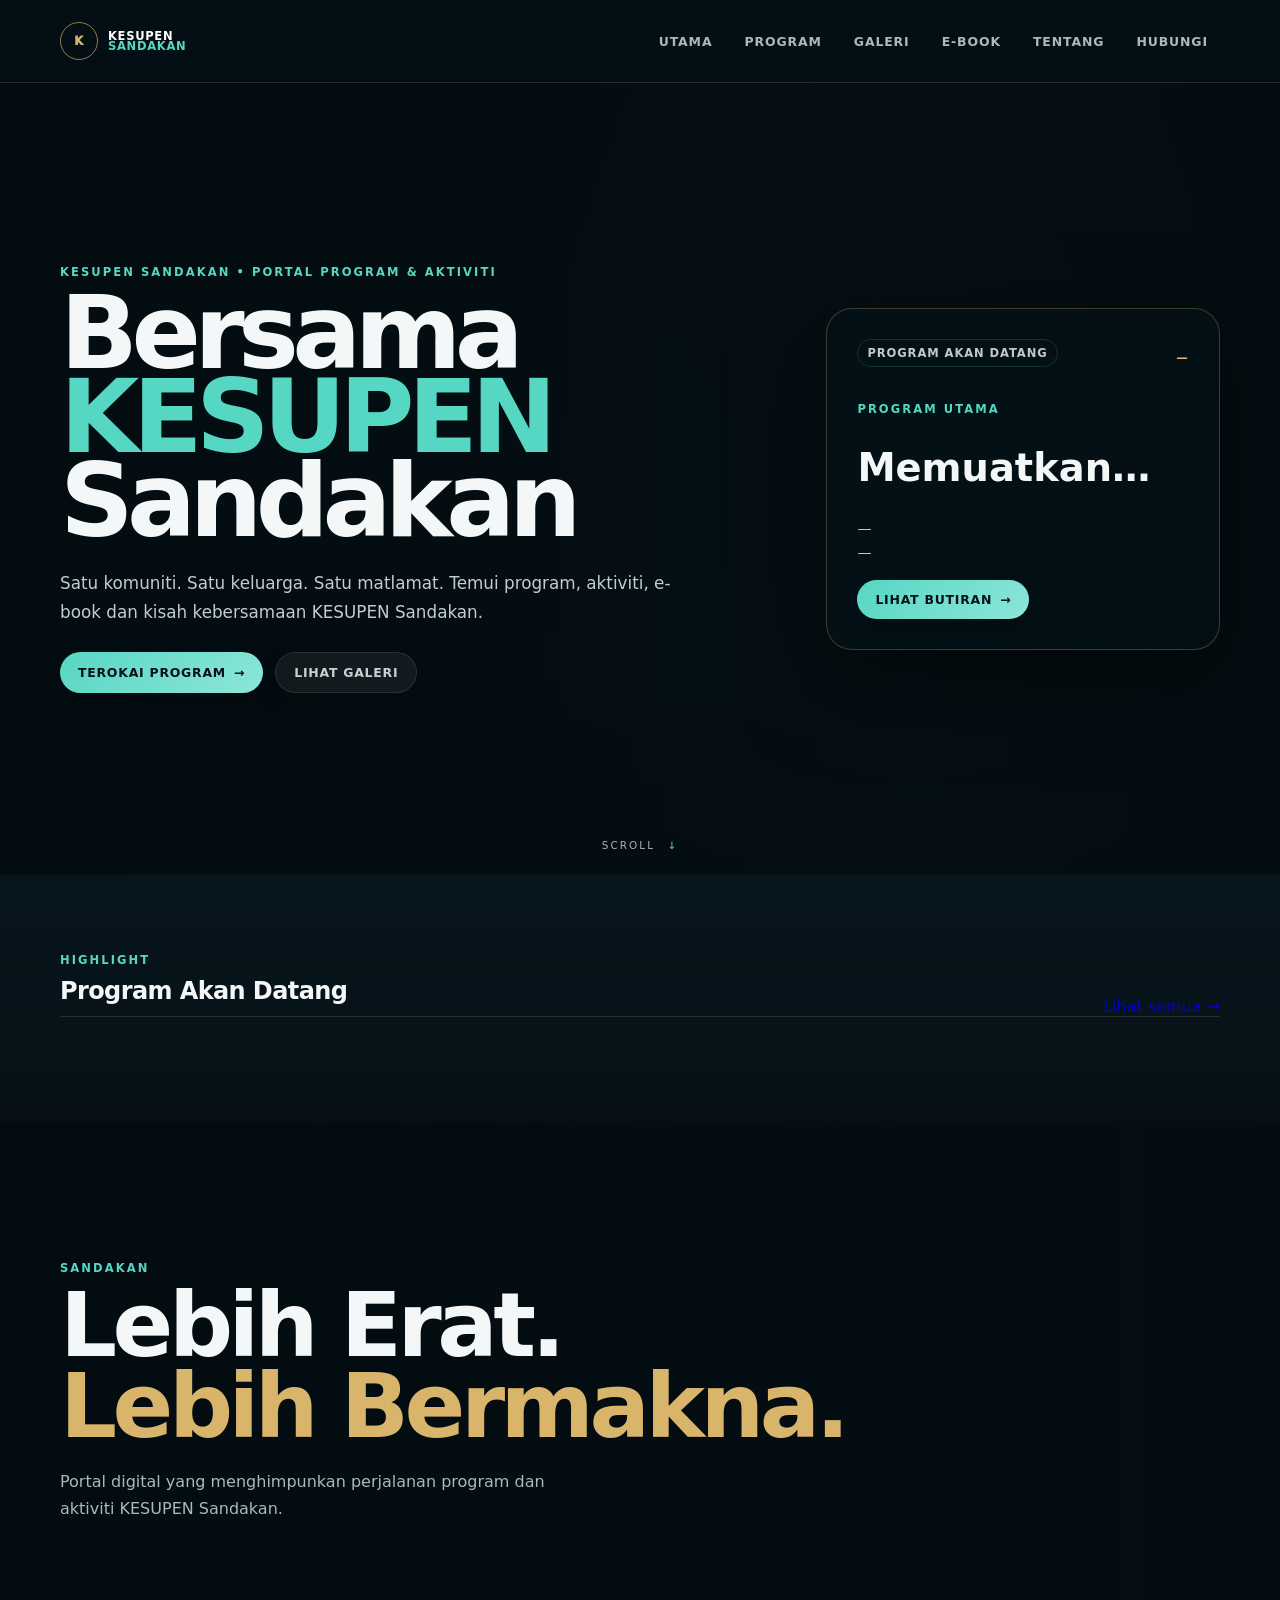
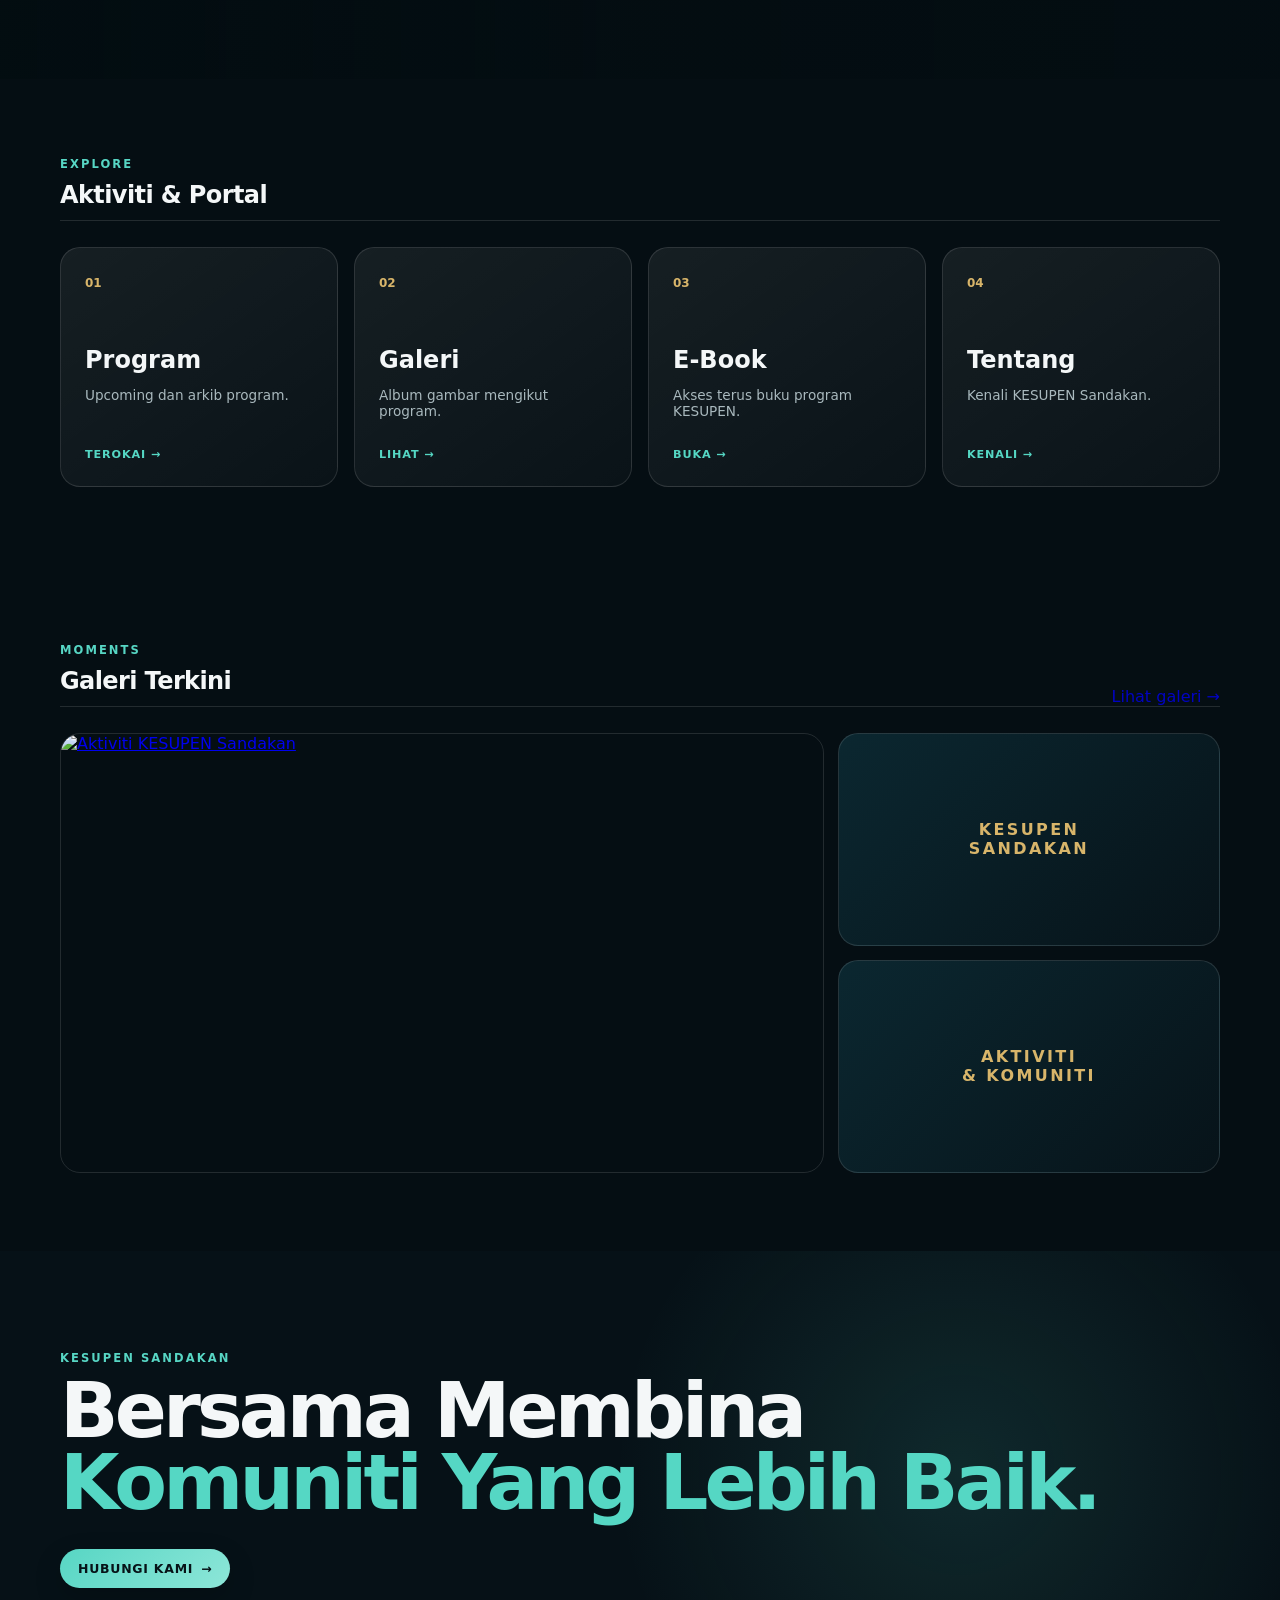
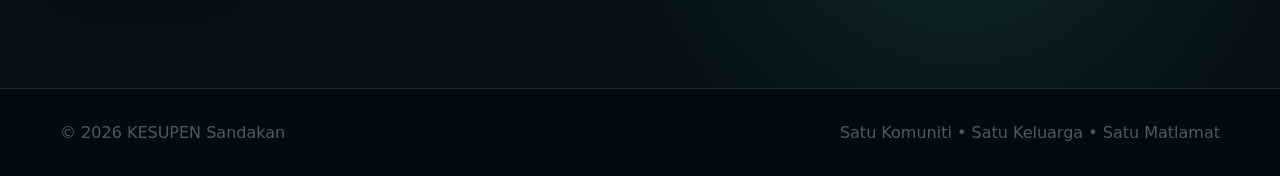
==== commit 050f1e69: "Add files via upload" ====
--- a/index.html
+++ b/index.html
@@ -9,9 +9,13 @@
 <body>
 <header class="site-header premium-nav">
   <div class="container nav-wrap">
-    <a class="brand" href="index.html"><span class="brand-mark">K</span><span>KESUPEN<br><b>SANDAKAN</b></span></a>
+    <a class="brand" href="index.html">
+      <span class="brand-mark">K</span>
+      <span>KESUPEN<br><b>SANDAKAN</b></span>
+    </a>
+    <button id="mobileMenuBtn" class="mobile-menu-btn" aria-label="Buka menu" aria-expanded="false">☰</button>
     <nav>
-      <a class="active" href="index.html">UTAMA</a>
+      <a href="index.html">UTAMA</a>
       <a href="programs.html">PROGRAM</a>
       <a href="gallery.html">GALERI</a>
       <a href="event.html?id=hari-keluarga-kesupen-sandakan-2026">E-BOOK</a>
--- a/css/style.css
+++ b/css/style.css
@@ -273,3 +273,26 @@
  .v3-card-grid,.gallery-mosaic{grid-template-columns:1fr}.mosaic-main{min-height:300px}.mosaic-side{grid-template-columns:1fr 1fr}.mosaic-placeholder{min-height:140px}
  .sandakan-banner{min-height:65vh}.sandakan-content h2{font-size:clamp(3rem,16vw,5rem)}
 }
+
+/* =========================================================
+   FINAL V4 — CONSISTENCY + MOBILE POLISH
+   ========================================================= */
+.brand-logo{
+  width:42px;height:42px;object-fit:cover;border-radius:50%;
+  border:1px solid rgba(216,181,106,.55);background:#08151b
+}
+.mobile-menu-btn{
+  display:none;border:1px solid var(--line);background:rgba(255,255,255,.05);
+  color:#fff;border-radius:10px;padding:9px 12px;font-size:1.1rem;cursor:pointer
+}
+@media(max-width:650px){
+  .premium-nav .nav-wrap{position:relative}
+  .mobile-menu-btn{display:block;position:absolute;right:0;top:18px}
+  .premium-nav nav{display:none;width:100%;padding:8px 0 2px}
+  .premium-nav nav.menu-open{display:flex;flex-direction:column;max-height:70vh;overflow:auto}
+  .premium-nav nav a{padding:12px 14px}
+  .brand-logo{width:38px;height:38px}
+}
+:focus-visible{outline:2px solid var(--teal);outline-offset:3px}
+a{transition:color .2s ease}
+img{max-width:100%}
